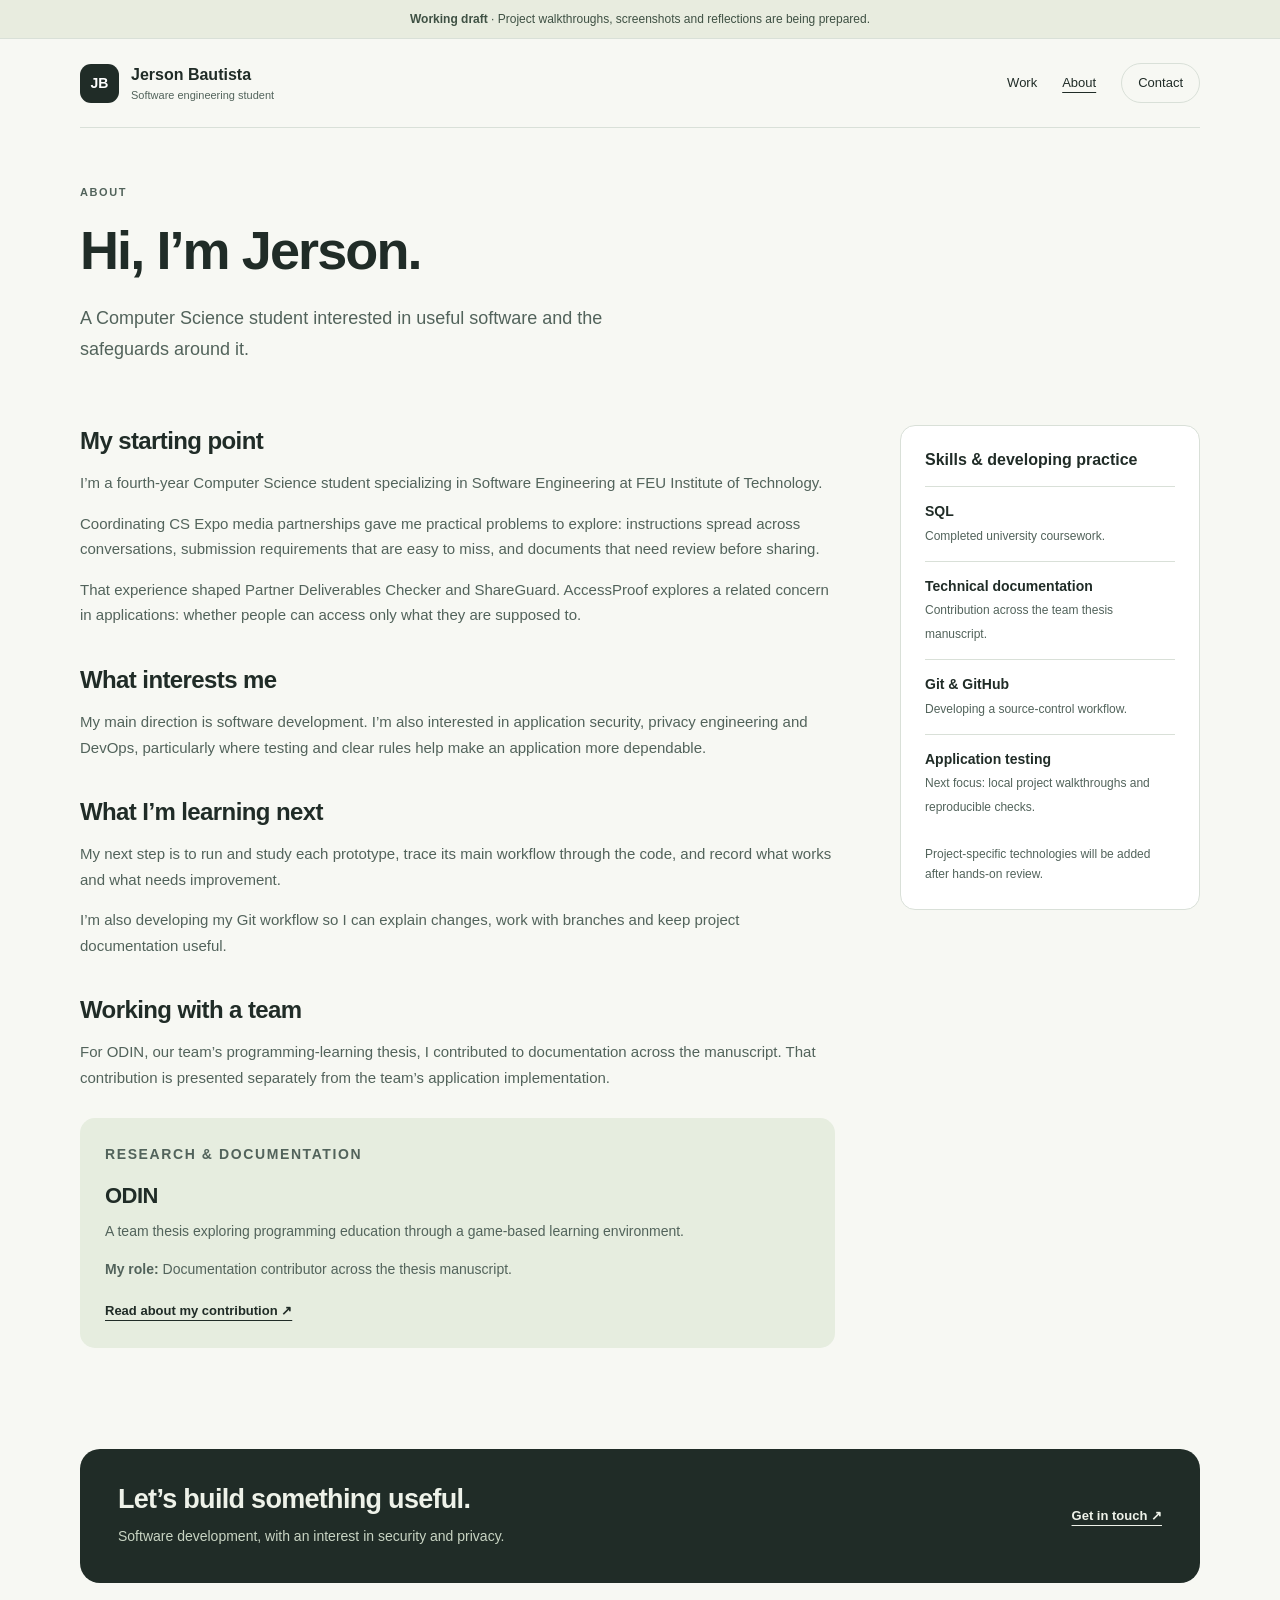
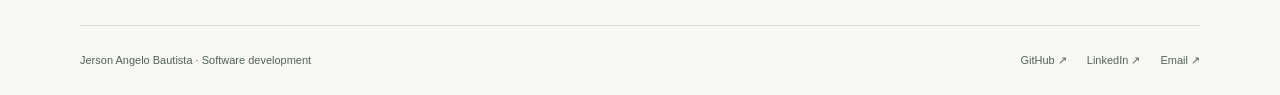
==== about.html @ 8a1c08de "Publish portfolio draft" ====
<!doctype html>
<html lang="en"><head><meta charset="utf-8"><meta name="viewport" content="width=device-width,initial-scale=1"><meta name="description" content="Meet Jerson Bautista: Software Engineering student, project interests, current learning and technical documentation work."><meta name="robots" content="noindex,nofollow"><meta name="theme-color" content="#294e3d"><title>About — Jerson Bautista</title><link rel="stylesheet" href="assets/styles.css"></head><body>
<a class="skip" href="#main">Skip to content</a><div class="draft"><strong>Working draft</strong> · Project walkthroughs, screenshots and reflections are being prepared.</div><div class="wrap"><header class="header"><a class="brand" href="index.html"><span class="monogram" aria-hidden="true">JB</span><span>Jerson Bautista<small>Software engineering student</small></span></a><nav class="nav" aria-label="Main navigation"><a href="index.html" data-nav="home">Work</a><a href="about.html" data-nav="about" aria-current="page">About</a><a href="contact.html" data-nav="contact" class="nav-cta">Contact</a></nav></header><main id="main" tabindex="-1" class="main-focus"><header class="page-heading"><p class="eyebrow">About</p><h1>Hi, I’m Jerson.</h1><p class="intro">A Computer Science student interested in useful software and the safeguards around it.</p></header><div class="about-grid section"><div><section class="prose-section"><h2>My starting point</h2><p>I’m a fourth-year Computer Science student specializing in Software Engineering at FEU Institute of Technology.</p><p>Coordinating CS Expo media partnerships gave me practical problems to explore: instructions spread across conversations, submission requirements that are easy to miss, and documents that need review before sharing.</p><p>That experience shaped Partner Deliverables Checker and ShareGuard. AccessProof explores a related concern in applications: whether people can access only what they are supposed to.</p></section><section class="prose-section"><h2>What interests me</h2><p>My main direction is software development. I’m also interested in application security, privacy engineering and DevOps, particularly where testing and clear rules help make an application more dependable.</p></section><section class="prose-section"><h2>What I’m learning next</h2><p>My next step is to run and study each prototype, trace its main workflow through the code, and record what works and what needs improvement.</p><p>I’m also developing my Git workflow so I can explain changes, work with branches and keep project documentation useful.</p></section><section class="prose-section"><h2>Working with a team</h2><p>For ODIN, our team’s programming-learning thesis, I contributed to documentation across the manuscript. That contribution is presented separately from the team’s application implementation.</p><div class="research-card"><p class="eyebrow">Research &amp; documentation</p><h3>ODIN</h3><p>A team thesis exploring programming education through a game-based learning environment.</p><p><strong>My role:</strong> Documentation contributor across the thesis manuscript.</p><a href="projects/odin.html">Read about my contribution ↗</a></div></section></div><aside class="panel"><h2>Skills &amp; developing practice</h2><ul class="skill-list"><li><strong>SQL</strong><span>Completed university coursework.</span></li><li><strong>Technical documentation</strong><span>Contribution across the team thesis manuscript.</span></li><li><strong>Git &amp; GitHub</strong><span>Developing a source-control workflow.</span></li><li><strong>Application testing</strong><span>Next focus: local project walkthroughs and reproducible checks.</span></li></ul><p>Project-specific technologies will be added after hands-on review.</p></aside></div><section class="contact-strip" aria-label="Get in touch"><div><h2>Let’s build something useful.</h2><p>Software development, with an interest in security and privacy.</p></div><a href="contact.html">Get in touch <span aria-hidden="true">↗</span></a></section></main><footer class="footer"><span>Jerson Angelo Bautista · Software development</span><div class="footer-links"><a href="https://github.com/jersonbautistadev" target="_blank" rel="noopener noreferrer" class="">GitHub <span aria-hidden="true">↗</span></a><a href="https://www.linkedin.com/in/jerson-bautista-239992368/" target="_blank" rel="noopener noreferrer" class="">LinkedIn <span aria-hidden="true">↗</span></a><a href="mailto:jersonbautista.dev@gmail.com">Email ↗</a></div></footer></div></body></html>
---- assets/styles.css ----
:root{--bg:#f7f8f3;--paper:#fff;--ink:#202c27;--muted:#52635b;--line:#d9e0d8;--green:#294e3d;--soft:#e6eddf;--violet:#eeeaf6;--blue:#e7eef5;--radius:20px}
*{box-sizing:border-box}html{scroll-behavior:smooth;scroll-padding-top:24px}body{margin:0;background:var(--bg);color:var(--ink);font:16px/1.7 -apple-system,BlinkMacSystemFont,"Segoe UI",sans-serif}a{color:inherit;text-underline-offset:5px}button{font:inherit}a,button{touch-action:manipulation}a:focus-visible,button:focus-visible,summary:focus-visible{outline:3px solid #99602e;outline-offset:5px}a:hover{text-decoration-thickness:2px}[hidden]{display:none!important}.wrap{width:min(1120px,calc(100% - 56px));margin:auto}.skip{position:absolute;top:-100px;left:12px;z-index:5;padding:10px;background:white}.skip:focus{top:10px}.draft{background:#e8ecdf;border-bottom:1px solid var(--line);padding:9px 20px;text-align:center;font-size:12px;color:#3f5144}.header{display:flex;justify-content:space-between;align-items:center;gap:24px;padding:24px 0;border-bottom:1px solid var(--line)}.brand{display:flex;align-items:center;gap:12px;text-decoration:none;font-weight:750;font-size:16px;line-height:1.2}.brand small{font-size:11px;font-weight:500;color:var(--muted);display:block;margin-top:5px}.monogram{background:var(--ink);color:#fff;display:grid;place-items:center;width:39px;height:39px;border-radius:11px;font-size:14px}.nav{display:flex;gap:25px;align-items:center;font-size:13px}.nav a{text-decoration:none;padding:7px 0}.nav a:hover,.nav a[aria-current=page]{text-decoration:underline}.nav .nav-cta{padding:8px 16px;border:1px solid var(--line);border-radius:30px}.eyebrow{font-size:11px;font-weight:750;text-transform:uppercase;letter-spacing:1.6px;color:var(--muted);margin:0 0 16px}.hero{display:grid;grid-template-columns:1.4fr .8fr;gap:68px;padding:74px 0 65px;align-items:center}.focus-badge,.badge{display:inline-flex;align-items:center;border:1px solid #c9d8c1;padding:5px 12px;border-radius:30px;font-size:11px;background:#edf3e8}.focus-badge{margin-bottom:25px}.badge{margin:0 0 20px}.hero h1{font-size:clamp(42px,4.9vw,64px);line-height:1.08;letter-spacing:-2.8px;margin:0 0 24px}.hero h1 em{font-style:normal;color:#52704b}.intro{color:var(--muted);font-size:17px;max-width:600px;margin:0 0 27px}.actions{display:flex;gap:20px;align-items:center;flex-wrap:wrap}.button{display:inline-flex;align-items:center;justify-content:center;gap:20px;background:var(--ink);color:#fff;text-decoration:none;border-radius:9px;padding:12px 18px;font-size:13px;font-weight:650}.button:hover{background:var(--green)}.button.secondary{background:transparent;color:var(--ink);border:1px solid var(--line)}.text-link{font-size:13px;font-weight:650}.hero-aside{background:var(--soft);padding:29px;border-radius:var(--radius);border:1px solid #d8e1cf}.aside-label{display:flex;justify-content:space-between;gap:10px;font:11px ui-monospace,SFMono-Regular,monospace;letter-spacing:1px;color:#50644b}.hero-aside h2{font-size:26px;line-height:1.25;margin:33px 0 24px;letter-spacing:-.7px}.focus-row{display:flex;gap:14px;padding:13px 0;border-top:1px solid #cbd6c3;font-size:13px}.focus-row span:first-child{font:11px ui-monospace,monospace;color:#5b7350;padding-top:5px}.section{margin-bottom:65px}.section-top{display:flex;justify-content:space-between;align-items:end;gap:24px;margin-bottom:24px}.section-top h2,.page-heading h1{margin:0;line-height:1.2;letter-spacing:-1px}.section-top h2{font-size:32px}.section-top p{margin-bottom:9px}.section-top .small{margin:0;max-width:285px;font-size:12px}.project-grid{display:grid;grid-template-columns:1fr 1fr;gap:22px}.project{background:var(--paper);border:1px solid var(--line);border-radius:var(--radius);overflow:hidden;display:flex;flex-direction:column}.project.featured{grid-column:1/-1;display:grid;grid-template-columns:1.08fr 1fr}.project-body{padding:29px;display:flex;flex-direction:column;align-items:start}.project-meta{font:10px/1.6 ui-monospace,SFMono-Regular,monospace;letter-spacing:1px;color:var(--muted);text-transform:uppercase}.project h3{font-size:27px;line-height:1.2;letter-spacing:-.8px;margin:15px 0 12px}.project.featured h3{font-size:34px}.project p{font-size:14px;color:var(--muted);margin:0 0 20px}.tags{display:flex;gap:6px;flex-wrap:wrap;margin-bottom:25px}.tags span{font-size:11px;background:#f3f5f0;border:1px solid #e4e8e0;padding:3px 9px;border-radius:5px}.card-actions{display:flex;gap:22px;flex-wrap:wrap;margin-top:auto;font-size:13px}.card-actions a:first-child{font-weight:700}.card-actions a:last-child{color:var(--muted)}.visual{margin:0;padding:27px;background:var(--violet);display:flex;flex-direction:column;justify-content:center;min-height:155px}.visual.green{background:var(--green);color:#f2f5ee}.visual.blue{background:var(--blue)}.visual .art-title{font:10px/1.6 ui-monospace,monospace;letter-spacing:1.3px;text-transform:uppercase;margin-bottom:20px}.workflow{display:grid;gap:9px}.step{border:1px solid #a8b3a7;border-radius:9px;padding:12px 14px;display:flex;align-items:center;justify-content:space-between;gap:15px;font-size:12px;background:#ffffff16}.step b{font-weight:600}.step span{font-size:11px}.green .step{border-color:#76917c}.visual figcaption{font-size:10px;line-height:1.6;opacity:.85;margin-top:18px}.compact-flow{display:flex;gap:12px;align-items:center;flex-wrap:wrap;font-size:14px;font-weight:600}.compact-flow i{font-style:normal;font-weight:400;opacity:.6}.thesis-link{border-top:1px solid var(--line);margin-top:27px;padding-top:22px;display:flex;gap:25px;align-items:center;justify-content:space-between}.thesis-link p{font-size:13px;color:var(--muted);margin:0}.thesis-link a{font-size:13px;white-space:nowrap}.contact-strip{border-radius:var(--radius);background:var(--ink);color:#eef2e9;padding:34px 38px;display:flex;gap:28px;align-items:center;justify-content:space-between}.contact-strip h2{font-size:27px;line-height:1.2;letter-spacing:-.7px;margin:0 0 10px}.contact-strip p{font-size:14px;color:#c8d4c3;margin:0}.contact-strip a{font-size:13px;font-weight:650}.footer{display:flex;justify-content:space-between;flex-wrap:wrap;gap:20px;font-size:11px;color:var(--muted);padding:25px 0;border-top:1px solid var(--line);margin-top:42px}.footer-links{display:flex;gap:20px;flex-wrap:wrap}.footer a{text-decoration:none}.page-heading{padding:55px 0 34px;max-width:850px}.page-heading h1{font-size:clamp(36px,4.5vw,54px);letter-spacing:-1.9px;margin:14px 0 20px}.page-heading .intro{font-size:18px}.back{font-size:12px;color:var(--muted);display:inline-block;margin-bottom:30px}.project-layout{display:grid;grid-template-columns:minmax(0,1fr) 280px;gap:52px;align-items:start;margin-top:35px}.prose-section{margin-bottom:36px}.prose-section h2{font-size:24px;letter-spacing:-.6px;line-height:1.3;margin:0 0 14px}.prose-section p{color:var(--muted);font-size:15px;margin:0 0 15px}.prose-section h3{font-size:16px;line-height:1.4;margin:0 0 6px}.feature{border-top:1px solid var(--line);padding-top:16px;margin-top:17px}.feature p{font-size:14px;margin:0}.caption{font-size:12px!important;color:var(--muted)}.panel{background:var(--paper);border:1px solid var(--line);border-radius:15px;padding:24px}.panel h2{font-size:16px;line-height:1.3;margin:0 0 15px}.panel dl{margin:0}.panel dt{font-size:10px;letter-spacing:1px;text-transform:uppercase;color:var(--muted);margin-top:18px}.panel dt:first-child{margin-top:0}.panel dd{font-size:13px;margin:4px 0 0;overflow-wrap:anywhere}.panel .button{margin-top:23px;width:100%}.panel p{font-size:12px;color:var(--muted)}.panel p:last-child{margin-bottom:0}.note{border-left:3px solid #7f9870;padding:12px 18px;background:var(--soft);border-radius:0 9px 9px 0}.note p{font-size:13px;margin:0}.wide-visual .workflow{grid-template-columns:repeat(3,minmax(0,1fr))}.wide-visual .step{display:block;padding:18px}.wide-visual .step b{display:block;font-size:16px;margin-bottom:9px}.wide-visual .visual{border-radius:16px}.wide-visual .visual figcaption{font-size:11px}.reading-width{max-width:760px}.about-grid{display:grid;grid-template-columns:minmax(0,1fr) 300px;gap:65px;align-items:start}.skill-list{list-style:none;padding:0;margin:0}.skill-list li{border-top:1px solid var(--line);padding:13px 0;font-size:14px}.skill-list strong{display:block}.skill-list span{font-size:12px;color:var(--muted)}.research-card{background:var(--soft);padding:25px;border-radius:15px;margin-top:28px}.research-card h3{margin:8px 0;font-size:22px;letter-spacing:-.5px}.research-card p{font-size:14px;color:var(--muted);margin:0 0 14px}.research-card a{font-size:13px;font-weight:650}.contact-grid{display:grid;grid-template-columns:1.1fr .9fr;gap:60px;margin-bottom:75px}.contact-list{margin:0}.contact-list div{border-bottom:1px solid var(--line);padding:20px 0}.contact-list div:first-child{padding-top:0}.contact-list dt{font-size:11px;color:var(--muted);letter-spacing:1px;text-transform:uppercase;margin-bottom:6px}.contact-list dd{margin:0;font-size:16px;overflow-wrap:anywhere}.contact-aside{background:var(--soft);border:1px solid #d8e1cf;border-radius:16px;padding:30px}.contact-aside h2{font-size:24px;line-height:1.3;letter-spacing:-.5px;margin:0 0 15px}.contact-aside p{font-size:14px;color:var(--muted);margin:0 0 19px}.project-end{border-top:1px solid var(--line);padding-top:23px;display:flex;gap:25px;justify-content:space-between;flex-wrap:wrap;font-size:13px;margin-top:25px}.nojs{padding:12px;border:1px solid var(--line);font-size:13px}.main-focus:focus{outline:none}.small{font-size:13px;color:var(--muted)}
@media(max-width:850px){.hero{grid-template-columns:1fr;gap:30px;padding:50px 0}.hero-aside{display:none}.project-layout{gap:28px;grid-template-columns:minmax(0,1fr) 240px}.about-grid{gap:30px;grid-template-columns:minmax(0,1fr) 260px}.contact-grid{gap:30px}.section-top{align-items:start}.project.featured{grid-template-columns:1fr}.project.featured .visual{grid-row:2}.project.featured .workflow{grid-template-columns:repeat(3,minmax(0,1fr))}.project.featured .step{display:block}.project.featured .step b{display:block;margin-bottom:7px}.wide-visual .step{padding:13px}}
@media(max-width:620px){.wrap{width:calc(100% - 36px)}.header{padding:18px 0;gap:16px}.brand{font-size:13px;gap:9px}.brand small{font-size:9px}.monogram{width:32px;height:32px;border-radius:9px;font-size:12px}.nav{gap:14px;font-size:12px}.nav .nav-cta{padding:7px 0;border:none}.draft{font-size:10px;padding:8px 18px}.hero{padding:37px 0 42px}.hero h1{font-size:42px;letter-spacing:-1.8px}.intro{font-size:15px}.focus-badge{font-size:10px;margin-bottom:20px}.section{margin-bottom:46px}.section-top{display:block}.section-top h2{font-size:28px}.section-top .small{margin-top:12px;max-width:none}.project-grid{grid-template-columns:1fr}.project.featured{grid-column:auto}.project-body{padding:24px}.project.featured h3{font-size:30px}.visual{padding:23px}.project.featured .workflow{grid-template-columns:1fr}.project.featured .step{display:flex}.project.featured .step b{display:inline;margin:0}.thesis-link{display:block}.thesis-link p{margin-bottom:12px}.contact-strip{padding:27px;display:block}.contact-strip p{margin-bottom:20px}.contact-strip h2{font-size:25px}.page-heading{padding:34px 0 25px}.page-heading h1{font-size:37px;letter-spacing:-1.4px;overflow-wrap:break-word}.page-heading .intro{font-size:16px}.back{margin-bottom:24px}.project-layout,.about-grid,.contact-grid{grid-template-columns:1fr;gap:20px}.project-layout{margin-top:26px}.project-sidebar{grid-row:1;margin-bottom:15px}.panel dl{display:grid;grid-template-columns:1fr 1fr;gap:16px}.panel dl>div{min-width:0}.panel dt{margin-top:0}.wide-visual .workflow{grid-template-columns:1fr}.wide-visual .step{display:flex;align-items:center;gap:12px}.wide-visual .step b{font-size:14px;margin:0}.prose-section{margin-bottom:29px}.prose-section h2{font-size:22px}.contact-grid{margin-bottom:40px}.contact-aside{margin-top:15px;padding:25px}.contact-list dd{font-size:15px}.footer{font-size:10px;gap:15px}.footer-links{gap:17px}.page-heading .actions{gap:16px}.project-end{font-size:12px}.reading-width{max-width:100%}}
@media(max-width:360px){.brand small{display:none}.nav{gap:10px}.hero h1{font-size:37px}.wrap{width:calc(100% - 28px)}}
@media(prefers-reduced-motion:reduce){html{scroll-behavior:auto}}
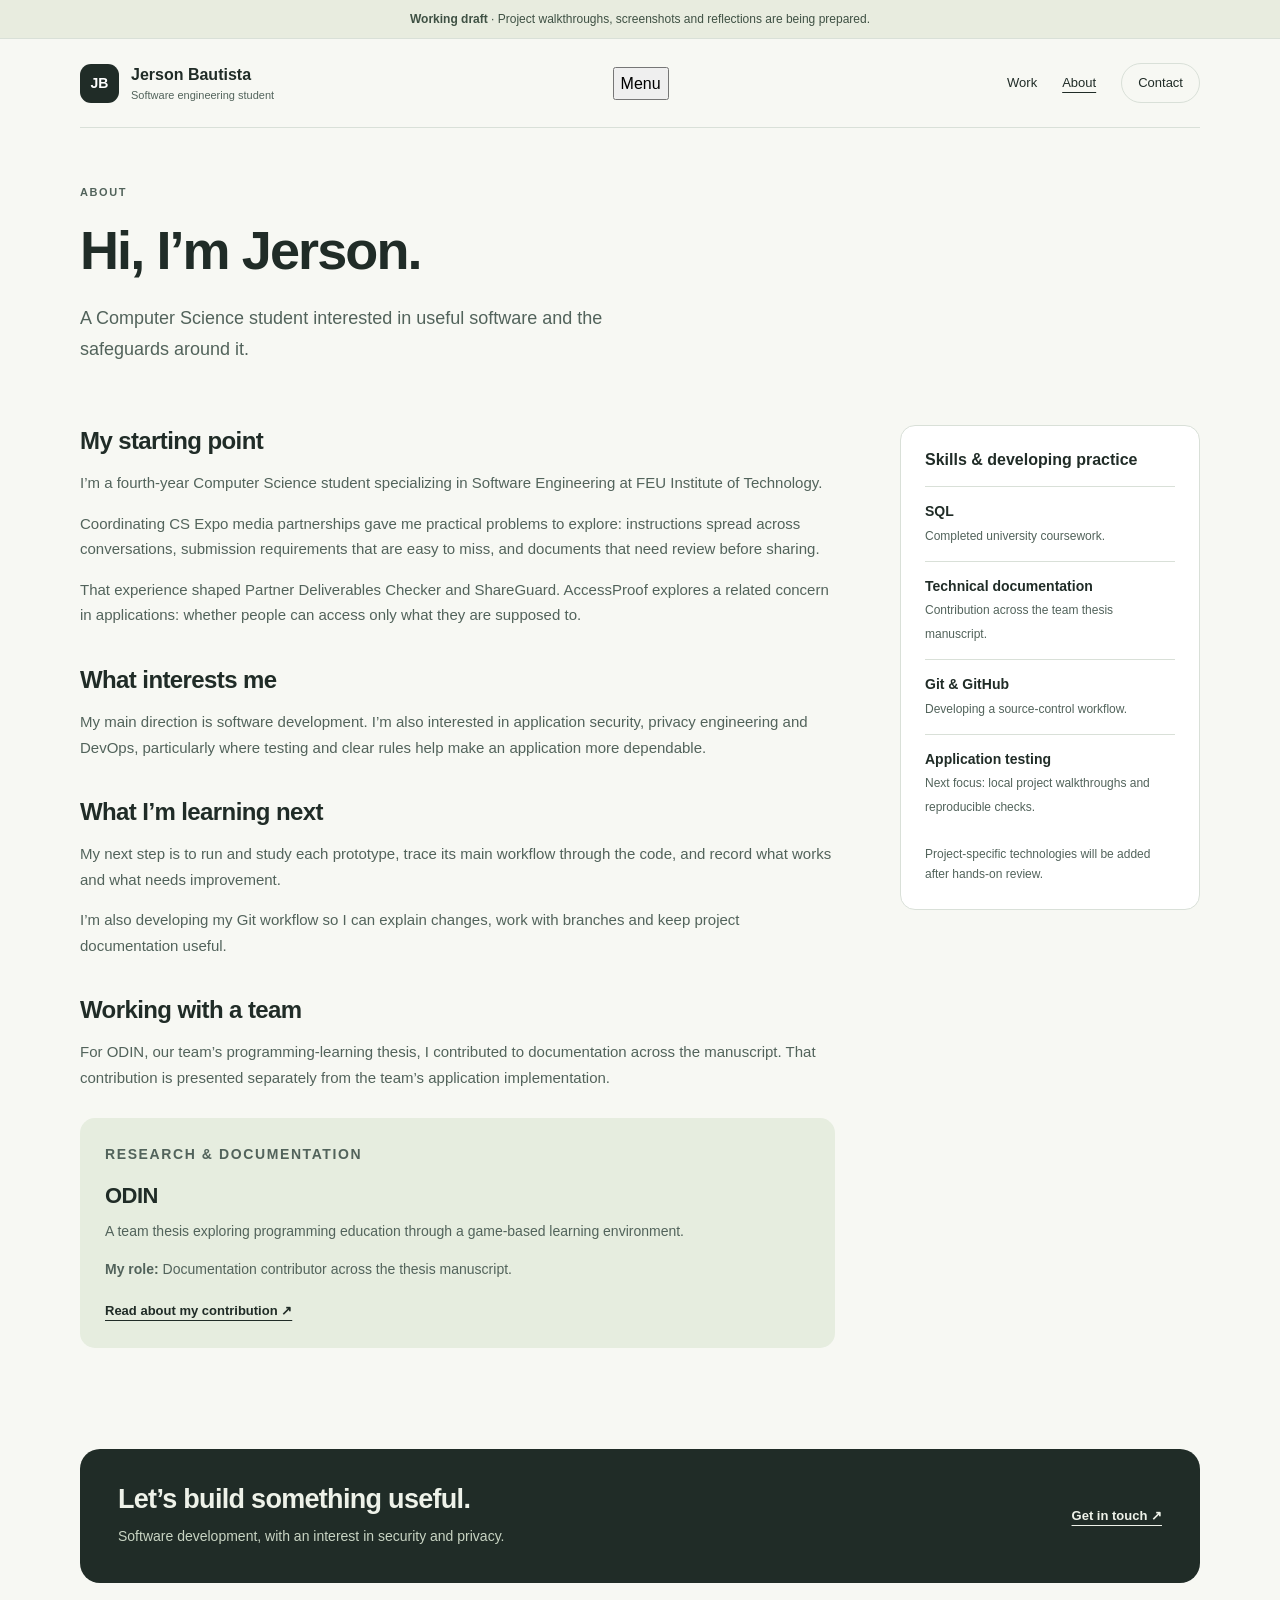
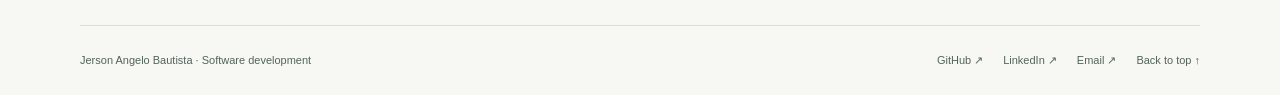
==== commit cb5738b8: "Updated about.html Email choices: open an email app, write in Gmail, or copy your address. General e" ====
--- a/about.html
+++ b/about.html
@@ -1,3 +1,108 @@
 <!doctype html>
-<html lang="en"><head><meta charset="utf-8"><meta name="viewport" content="width=device-width,initial-scale=1"><meta name="description" content="Meet Jerson Bautista: Software Engineering student, project interests, current learning and technical documentation work."><meta name="robots" content="noindex,nofollow"><meta name="theme-color" content="#294e3d"><title>About — Jerson Bautista</title><link rel="stylesheet" href="assets/styles.css"></head><body>
-<a class="skip" href="#main">Skip to content</a><div class="draft"><strong>Working draft</strong> · Project walkthroughs, screenshots and reflections are being prepared.</div><div class="wrap"><header class="header"><a class="brand" href="index.html"><span class="monogram" aria-hidden="true">JB</span><span>Jerson Bautista<small>Software engineering student</small></span></a><nav class="nav" aria-label="Main navigation"><a href="index.html" data-nav="home">Work</a><a href="about.html" data-nav="about" aria-current="page">About</a><a href="contact.html" data-nav="contact" class="nav-cta">Contact</a></nav></header><main id="main" tabindex="-1" class="main-focus"><header class="page-heading"><p class="eyebrow">About</p><h1>Hi, I’m Jerson.</h1><p class="intro">A Computer Science student interested in useful software and the safeguards around it.</p></header><div class="about-grid section"><div><section class="prose-section"><h2>My starting point</h2><p>I’m a fourth-year Computer Science student specializing in Software Engineering at FEU Institute of Technology.</p><p>Coordinating CS Expo media partnerships gave me practical problems to explore: instructions spread across conversations, submission requirements that are easy to miss, and documents that need review before sharing.</p><p>That experience shaped Partner Deliverables Checker and ShareGuard. AccessProof explores a related concern in applications: whether people can access only what they are supposed to.</p></section><section class="prose-section"><h2>What interests me</h2><p>My main direction is software development. I’m also interested in application security, privacy engineering and DevOps, particularly where testing and clear rules help make an application more dependable.</p></section><section class="prose-section"><h2>What I’m learning next</h2><p>My next step is to run and study each prototype, trace its main workflow through the code, and record what works and what needs improvement.</p><p>I’m also developing my Git workflow so I can explain changes, work with branches and keep project documentation useful.</p></section><section class="prose-section"><h2>Working with a team</h2><p>For ODIN, our team’s programming-learning thesis, I contributed to documentation across the manuscript. That contribution is presented separately from the team’s application implementation.</p><div class="research-card"><p class="eyebrow">Research &amp; documentation</p><h3>ODIN</h3><p>A team thesis exploring programming education through a game-based learning environment.</p><p><strong>My role:</strong> Documentation contributor across the thesis manuscript.</p><a href="projects/odin.html">Read about my contribution ↗</a></div></section></div><aside class="panel"><h2>Skills &amp; developing practice</h2><ul class="skill-list"><li><strong>SQL</strong><span>Completed university coursework.</span></li><li><strong>Technical documentation</strong><span>Contribution across the team thesis manuscript.</span></li><li><strong>Git &amp; GitHub</strong><span>Developing a source-control workflow.</span></li><li><strong>Application testing</strong><span>Next focus: local project walkthroughs and reproducible checks.</span></li></ul><p>Project-specific technologies will be added after hands-on review.</p></aside></div><section class="contact-strip" aria-label="Get in touch"><div><h2>Let’s build something useful.</h2><p>Software development, with an interest in security and privacy.</p></div><a href="contact.html">Get in touch <span aria-hidden="true">↗</span></a></section></main><footer class="footer"><span>Jerson Angelo Bautista · Software development</span><div class="footer-links"><a href="https://github.com/jersonbautistadev" target="_blank" rel="noopener noreferrer" class="">GitHub <span aria-hidden="true">↗</span></a><a href="https://www.linkedin.com/in/jerson-bautista-239992368/" target="_blank" rel="noopener noreferrer" class="">LinkedIn <span aria-hidden="true">↗</span></a><a href="mailto:jersonbautista.dev@gmail.com">Email ↗</a></div></footer></div></body></html>+<html lang="en">
+  <head>
+    <meta charset="utf-8">
+    <meta name="viewport" content="width=device-width,initial-scale=1">
+    <meta name="description" content="Meet Jerson Bautista: Software Engineering student, project interests, current learning and technical documentation work.">
+    <meta name="robots" content="noindex,nofollow">
+    <meta name="theme-color" content="#294e3d">
+    <title>About — Jerson Bautista</title>
+    <link rel="stylesheet" href="assets/styles.css">
+  </head>
+  <body>
+    <a class="skip" href="#main">Skip to content</a>
+    <div class="draft">
+      <strong>Working draft</strong> · Project walkthroughs, screenshots and reflections are being prepared.
+    </div>
+    <div class="wrap">
+      <header class="header">
+        <a class="brand" href="index.html">
+          <span class="monogram" aria-hidden="true">JB</span>
+          <span>Jerson Bautista<small>Software engineering student</small></span>
+        </a>
+        <button class="menu-toggle" data-menu-toggle type="button" aria-controls="primary-nav" aria-expanded="false" aria-label="Open navigation menu">Menu</button>
+        <nav id="primary-nav" class="nav" aria-label="Main navigation">
+          <a href="index.html" data-nav="home">Work</a>
+          <a href="about.html" data-nav="about" aria-current="page">About</a>
+          <a href="contact.html" data-nav="contact" class="nav-cta">Contact</a>
+        </nav>
+      </header>
+      <main id="main" tabindex="-1" class="main-focus">
+        <header class="page-heading">
+          <p class="eyebrow">About</p>
+          <h1>Hi, I’m Jerson.</h1>
+          <p class="intro">A Computer Science student interested in useful software and the safeguards around it.</p>
+        </header>
+        <div class="about-grid section">
+          <div>
+            <section class="prose-section">
+              <h2>My starting point</h2>
+              <p>I’m a fourth-year Computer Science student specializing in Software Engineering at FEU Institute of Technology.</p>
+              <p>Coordinating CS Expo media partnerships gave me practical problems to explore: instructions spread across conversations, submission requirements that are easy to miss, and documents that need review before sharing.</p>
+              <p>That experience shaped Partner Deliverables Checker and ShareGuard. AccessProof explores a related concern in applications: whether people can access only what they are supposed to.</p>
+            </section>
+            <section class="prose-section">
+              <h2>What interests me</h2>
+              <p>My main direction is software development. I’m also interested in application security, privacy engineering and DevOps, particularly where testing and clear rules help make an application more dependable.</p>
+            </section>
+            <section class="prose-section">
+              <h2>What I’m learning next</h2>
+              <p>My next step is to run and study each prototype, trace its main workflow through the code, and record what works and what needs improvement.</p>
+              <p>I’m also developing my Git workflow so I can explain changes, work with branches and keep project documentation useful.</p>
+            </section>
+            <section class="prose-section">
+              <h2>Working with a team</h2>
+              <p>For ODIN, our team’s programming-learning thesis, I contributed to documentation across the manuscript. That contribution is presented separately from the team’s application implementation.</p>
+              <div class="research-card">
+                <p class="eyebrow">Research &amp; documentation</p>
+                <h3>ODIN</h3>
+                <p>A team thesis exploring programming education through a game-based learning environment.</p>
+                <p><strong>My role:</strong> Documentation contributor across the thesis manuscript.</p>
+                <a href="projects/odin.html">Read about my contribution ↗</a>
+              </div>
+            </section>
+          </div>
+          <aside class="panel">
+            <h2>Skills &amp; developing practice</h2>
+            <ul class="skill-list">
+              <li>
+                <strong>SQL</strong>
+                <span>Completed university coursework.</span>
+              </li>
+              <li>
+                <strong>Technical documentation</strong>
+                <span>Contribution across the team thesis manuscript.</span>
+              </li>
+              <li>
+                <strong>Git &amp; GitHub</strong>
+                <span>Developing a source-control workflow.</span>
+              </li>
+              <li>
+                <strong>Application testing</strong>
+                <span>Next focus: local project walkthroughs and reproducible checks.</span>
+              </li>
+            </ul>
+            <p>Project-specific technologies will be added after hands-on review.</p>
+          </aside>
+        </div>
+        <section class="contact-strip" aria-label="Get in touch">
+          <div>
+            <h2>Let’s build something useful.</h2>
+            <p>Software development, with an interest in security and privacy.</p>
+          </div>
+          <a href="contact.html">Get in touch <span aria-hidden="true">↗</span></a>
+        </section>
+      </main>
+      <footer class="footer">
+        <span>Jerson Angelo Bautista · Software development</span>
+        <div class="footer-links">
+          <a href="https://github.com/jersonbautistadev" target="_blank" rel="noopener noreferrer" class="">GitHub <span aria-hidden="true">↗</span></a>
+          <a href="https://www.linkedin.com/in/jerson-bautista-239992368/" target="_blank" rel="noopener noreferrer" class="">LinkedIn <span aria-hidden="true">↗</span></a>
+          <a href="contact.html#email-options">Email ↗</a>
+          <a href="#main">Back to top ↑</a>
+        </div>
+      </footer>
+    </div>
+    <script src="assets/site.js" defer></script>
+  </body>
+</html>
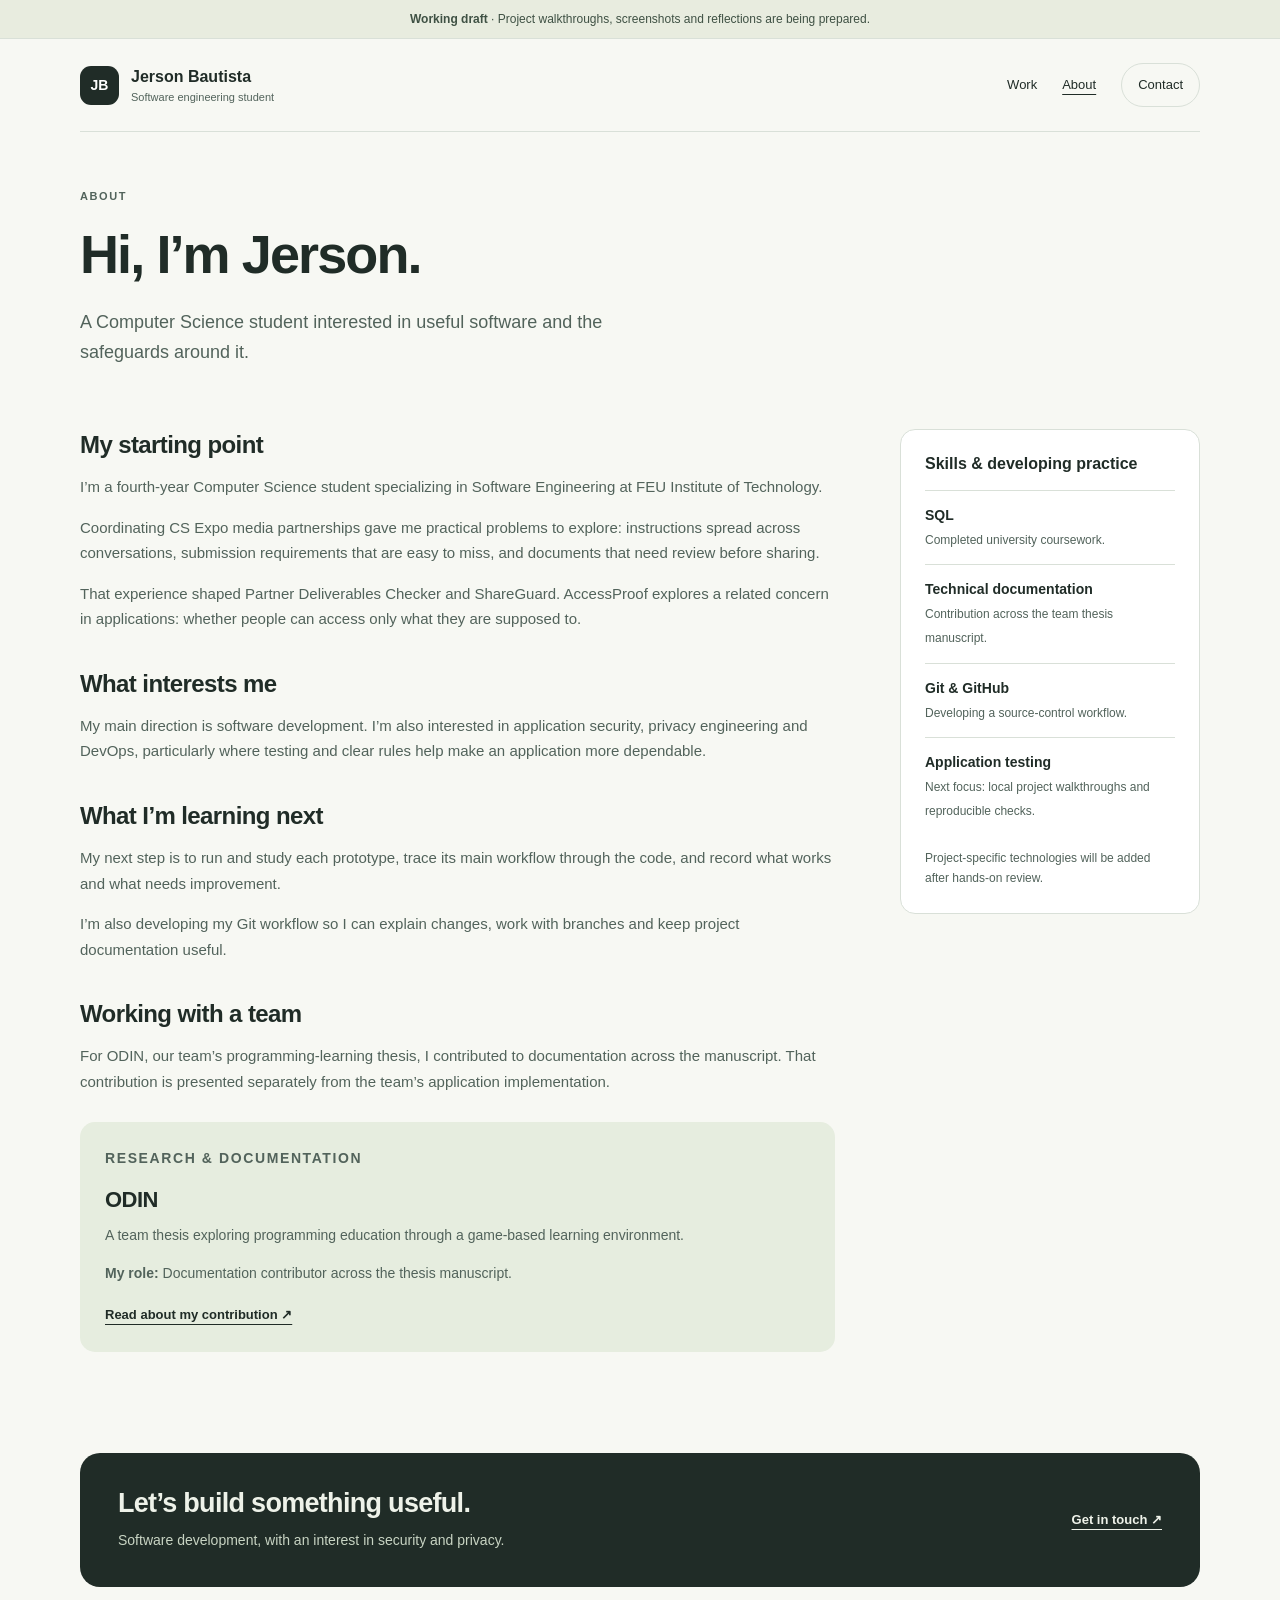
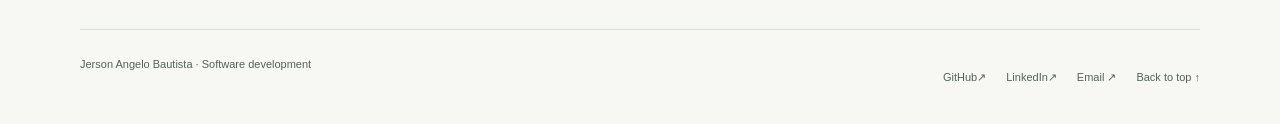
==== commit 1c6d7110: "Updated all files Removed “Copy email address,” including its unused code. Gmail is now the sole con" ====
--- a/about.html
+++ b/about.html
@@ -3,11 +3,14 @@
   <head>
     <meta charset="utf-8">
     <meta name="viewport" content="width=device-width,initial-scale=1">
-    <meta name="description" content="Meet Jerson Bautista: Software Engineering student, project interests, current learning and technical documentation work.">
+    <meta
+      name="description"
+      content="Meet Jerson Bautista: Software Engineering student, project interests, current learning and technical documentation work."
+    >
     <meta name="robots" content="noindex,nofollow">
     <meta name="theme-color" content="#294e3d">
     <title>About — Jerson Bautista</title>
-    <link rel="stylesheet" href="assets/styles.css">
+    <link rel="stylesheet" href="assets/styles.css?v=20261030-contact3">
   </head>
   <body>
     <a class="skip" href="#main">Skip to content</a>
@@ -20,7 +23,16 @@
           <span class="monogram" aria-hidden="true">JB</span>
           <span>Jerson Bautista<small>Software engineering student</small></span>
         </a>
-        <button class="menu-toggle" data-menu-toggle type="button" aria-controls="primary-nav" aria-expanded="false" aria-label="Open navigation menu">Menu</button>
+        <button
+          class="menu-toggle"
+          data-menu-toggle
+          type="button"
+          aria-controls="primary-nav"
+          aria-expanded="false"
+          aria-label="Open navigation menu"
+        >
+          Menu
+        </button>
         <nav id="primary-nav" class="nav" aria-label="Main navigation">
           <a href="index.html" data-nav="home">Work</a>
           <a href="about.html" data-nav="about" aria-current="page">About</a>
@@ -31,32 +43,61 @@
         <header class="page-heading">
           <p class="eyebrow">About</p>
           <h1>Hi, I’m Jerson.</h1>
-          <p class="intro">A Computer Science student interested in useful software and the safeguards around it.</p>
+          <p class="intro">
+            A Computer Science student interested in useful software and the safeguards around it.
+          </p>
         </header>
         <div class="about-grid section">
           <div>
             <section class="prose-section">
               <h2>My starting point</h2>
-              <p>I’m a fourth-year Computer Science student specializing in Software Engineering at FEU Institute of Technology.</p>
-              <p>Coordinating CS Expo media partnerships gave me practical problems to explore: instructions spread across conversations, submission requirements that are easy to miss, and documents that need review before sharing.</p>
-              <p>That experience shaped Partner Deliverables Checker and ShareGuard. AccessProof explores a related concern in applications: whether people can access only what they are supposed to.</p>
+              <p>
+                I’m a fourth-year Computer Science student specializing in Software Engineering at FEU
+                Institute of Technology.
+              </p>
+              <p>
+                Coordinating CS Expo media partnerships gave me practical problems to explore:
+                instructions spread across conversations, submission requirements that are easy to
+                miss, and documents that need review before sharing.
+              </p>
+              <p>
+                That experience shaped Partner Deliverables Checker and ShareGuard. AccessProof
+                explores a related concern in applications: whether people can access only what they
+                are supposed to.
+              </p>
             </section>
             <section class="prose-section">
               <h2>What interests me</h2>
-              <p>My main direction is software development. I’m also interested in application security, privacy engineering and DevOps, particularly where testing and clear rules help make an application more dependable.</p>
+              <p>
+                My main direction is software development. I’m also interested in application
+                security, privacy engineering and DevOps, particularly where testing and clear rules
+                help make an application more dependable.
+              </p>
             </section>
             <section class="prose-section">
               <h2>What I’m learning next</h2>
-              <p>My next step is to run and study each prototype, trace its main workflow through the code, and record what works and what needs improvement.</p>
-              <p>I’m also developing my Git workflow so I can explain changes, work with branches and keep project documentation useful.</p>
+              <p>
+                My next step is to run and study each prototype, trace its main workflow through the
+                code, and record what works and what needs improvement.
+              </p>
+              <p>
+                I’m also developing my Git workflow so I can explain changes, work with branches and
+                keep project documentation useful.
+              </p>
             </section>
             <section class="prose-section">
               <h2>Working with a team</h2>
-              <p>For ODIN, our team’s programming-learning thesis, I contributed to documentation across the manuscript. That contribution is presented separately from the team’s application implementation.</p>
+              <p>
+                For ODIN, our team’s programming-learning thesis, I contributed to documentation
+                across the manuscript. That contribution is presented separately from the team’s
+                application implementation.
+              </p>
               <div class="research-card">
                 <p class="eyebrow">Research &amp; documentation</p>
                 <h3>ODIN</h3>
-                <p>A team thesis exploring programming education through a game-based learning environment.</p>
+                <p>
+                  A team thesis exploring programming education through a game-based learning environment.
+                </p>
                 <p><strong>My role:</strong> Documentation contributor across the thesis manuscript.</p>
                 <a href="projects/odin.html">Read about my contribution ↗</a>
               </div>
@@ -96,13 +137,27 @@
       <footer class="footer">
         <span>Jerson Angelo Bautista · Software development</span>
         <div class="footer-links">
-          <a href="https://github.com/jersonbautistadev" target="_blank" rel="noopener noreferrer" class="">GitHub <span aria-hidden="true">↗</span></a>
-          <a href="https://www.linkedin.com/in/jerson-bautista-239992368/" target="_blank" rel="noopener noreferrer" class="">LinkedIn <span aria-hidden="true">↗</span></a>
+          <a
+            href="https://github.com/jersonbautistadev"
+            target="_blank"
+            rel="noopener noreferrer"
+            class=""
+          >
+            GitHub <span aria-hidden="true">↗</span>
+          </a>
+          <a
+            href="https://www.linkedin.com/in/jerson-bautista-239992368/"
+            target="_blank"
+            rel="noopener noreferrer"
+            class=""
+          >
+            LinkedIn <span aria-hidden="true">↗</span>
+          </a>
           <a href="contact.html#email-options">Email ↗</a>
           <a href="#main">Back to top ↑</a>
         </div>
       </footer>
     </div>
-    <script src="assets/site.js" defer></script>
+    <script src="assets/site.js?v=20261030-contact3" defer></script>
   </body>
 </html>
--- a/assets/styles.css
+++ b/assets/styles.css
@@ -1,7 +1,1439 @@
-
-:root{--bg:#f7f8f3;--paper:#fff;--ink:#202c27;--muted:#52635b;--line:#d9e0d8;--green:#294e3d;--soft:#e6eddf;--violet:#eeeaf6;--blue:#e7eef5;--radius:20px}
-*{box-sizing:border-box}html{scroll-behavior:smooth;scroll-padding-top:24px}body{margin:0;background:var(--bg);color:var(--ink);font:16px/1.7 -apple-system,BlinkMacSystemFont,"Segoe UI",sans-serif}a{color:inherit;text-underline-offset:5px}button{font:inherit}a,button{touch-action:manipulation}a:focus-visible,button:focus-visible,summary:focus-visible{outline:3px solid #99602e;outline-offset:5px}a:hover{text-decoration-thickness:2px}[hidden]{display:none!important}.wrap{width:min(1120px,calc(100% - 56px));margin:auto}.skip{position:absolute;top:-100px;left:12px;z-index:5;padding:10px;background:white}.skip:focus{top:10px}.draft{background:#e8ecdf;border-bottom:1px solid var(--line);padding:9px 20px;text-align:center;font-size:12px;color:#3f5144}.header{display:flex;justify-content:space-between;align-items:center;gap:24px;padding:24px 0;border-bottom:1px solid var(--line)}.brand{display:flex;align-items:center;gap:12px;text-decoration:none;font-weight:750;font-size:16px;line-height:1.2}.brand small{font-size:11px;font-weight:500;color:var(--muted);display:block;margin-top:5px}.monogram{background:var(--ink);color:#fff;display:grid;place-items:center;width:39px;height:39px;border-radius:11px;font-size:14px}.nav{display:flex;gap:25px;align-items:center;font-size:13px}.nav a{text-decoration:none;padding:7px 0}.nav a:hover,.nav a[aria-current=page]{text-decoration:underline}.nav .nav-cta{padding:8px 16px;border:1px solid var(--line);border-radius:30px}.eyebrow{font-size:11px;font-weight:750;text-transform:uppercase;letter-spacing:1.6px;color:var(--muted);margin:0 0 16px}.hero{display:grid;grid-template-columns:1.4fr .8fr;gap:68px;padding:74px 0 65px;align-items:center}.focus-badge,.badge{display:inline-flex;align-items:center;border:1px solid #c9d8c1;padding:5px 12px;border-radius:30px;font-size:11px;background:#edf3e8}.focus-badge{margin-bottom:25px}.badge{margin:0 0 20px}.hero h1{font-size:clamp(42px,4.9vw,64px);line-height:1.08;letter-spacing:-2.8px;margin:0 0 24px}.hero h1 em{font-style:normal;color:#52704b}.intro{color:var(--muted);font-size:17px;max-width:600px;margin:0 0 27px}.actions{display:flex;gap:20px;align-items:center;flex-wrap:wrap}.button{display:inline-flex;align-items:center;justify-content:center;gap:20px;background:var(--ink);color:#fff;text-decoration:none;border-radius:9px;padding:12px 18px;font-size:13px;font-weight:650}.button:hover{background:var(--green)}.button.secondary{background:transparent;color:var(--ink);border:1px solid var(--line)}.text-link{font-size:13px;font-weight:650}.hero-aside{background:var(--soft);padding:29px;border-radius:var(--radius);border:1px solid #d8e1cf}.aside-label{display:flex;justify-content:space-between;gap:10px;font:11px ui-monospace,SFMono-Regular,monospace;letter-spacing:1px;color:#50644b}.hero-aside h2{font-size:26px;line-height:1.25;margin:33px 0 24px;letter-spacing:-.7px}.focus-row{display:flex;gap:14px;padding:13px 0;border-top:1px solid #cbd6c3;font-size:13px}.focus-row span:first-child{font:11px ui-monospace,monospace;color:#5b7350;padding-top:5px}.section{margin-bottom:65px}.section-top{display:flex;justify-content:space-between;align-items:end;gap:24px;margin-bottom:24px}.section-top h2,.page-heading h1{margin:0;line-height:1.2;letter-spacing:-1px}.section-top h2{font-size:32px}.section-top p{margin-bottom:9px}.section-top .small{margin:0;max-width:285px;font-size:12px}.project-grid{display:grid;grid-template-columns:1fr 1fr;gap:22px}.project{background:var(--paper);border:1px solid var(--line);border-radius:var(--radius);overflow:hidden;display:flex;flex-direction:column}.project.featured{grid-column:1/-1;display:grid;grid-template-columns:1.08fr 1fr}.project-body{padding:29px;display:flex;flex-direction:column;align-items:start}.project-meta{font:10px/1.6 ui-monospace,SFMono-Regular,monospace;letter-spacing:1px;color:var(--muted);text-transform:uppercase}.project h3{font-size:27px;line-height:1.2;letter-spacing:-.8px;margin:15px 0 12px}.project.featured h3{font-size:34px}.project p{font-size:14px;color:var(--muted);margin:0 0 20px}.tags{display:flex;gap:6px;flex-wrap:wrap;margin-bottom:25px}.tags span{font-size:11px;background:#f3f5f0;border:1px solid #e4e8e0;padding:3px 9px;border-radius:5px}.card-actions{display:flex;gap:22px;flex-wrap:wrap;margin-top:auto;font-size:13px}.card-actions a:first-child{font-weight:700}.card-actions a:last-child{color:var(--muted)}.visual{margin:0;padding:27px;background:var(--violet);display:flex;flex-direction:column;justify-content:center;min-height:155px}.visual.green{background:var(--green);color:#f2f5ee}.visual.blue{background:var(--blue)}.visual .art-title{font:10px/1.6 ui-monospace,monospace;letter-spacing:1.3px;text-transform:uppercase;margin-bottom:20px}.workflow{display:grid;gap:9px}.step{border:1px solid #a8b3a7;border-radius:9px;padding:12px 14px;display:flex;align-items:center;justify-content:space-between;gap:15px;font-size:12px;background:#ffffff16}.step b{font-weight:600}.step span{font-size:11px}.green .step{border-color:#76917c}.visual figcaption{font-size:10px;line-height:1.6;opacity:.85;margin-top:18px}.compact-flow{display:flex;gap:12px;align-items:center;flex-wrap:wrap;font-size:14px;font-weight:600}.compact-flow i{font-style:normal;font-weight:400;opacity:.6}.thesis-link{border-top:1px solid var(--line);margin-top:27px;padding-top:22px;display:flex;gap:25px;align-items:center;justify-content:space-between}.thesis-link p{font-size:13px;color:var(--muted);margin:0}.thesis-link a{font-size:13px;white-space:nowrap}.contact-strip{border-radius:var(--radius);background:var(--ink);color:#eef2e9;padding:34px 38px;display:flex;gap:28px;align-items:center;justify-content:space-between}.contact-strip h2{font-size:27px;line-height:1.2;letter-spacing:-.7px;margin:0 0 10px}.contact-strip p{font-size:14px;color:#c8d4c3;margin:0}.contact-strip a{font-size:13px;font-weight:650}.footer{display:flex;justify-content:space-between;flex-wrap:wrap;gap:20px;font-size:11px;color:var(--muted);padding:25px 0;border-top:1px solid var(--line);margin-top:42px}.footer-links{display:flex;gap:20px;flex-wrap:wrap}.footer a{text-decoration:none}.page-heading{padding:55px 0 34px;max-width:850px}.page-heading h1{font-size:clamp(36px,4.5vw,54px);letter-spacing:-1.9px;margin:14px 0 20px}.page-heading .intro{font-size:18px}.back{font-size:12px;color:var(--muted);display:inline-block;margin-bottom:30px}.project-layout{display:grid;grid-template-columns:minmax(0,1fr) 280px;gap:52px;align-items:start;margin-top:35px}.prose-section{margin-bottom:36px}.prose-section h2{font-size:24px;letter-spacing:-.6px;line-height:1.3;margin:0 0 14px}.prose-section p{color:var(--muted);font-size:15px;margin:0 0 15px}.prose-section h3{font-size:16px;line-height:1.4;margin:0 0 6px}.feature{border-top:1px solid var(--line);padding-top:16px;margin-top:17px}.feature p{font-size:14px;margin:0}.caption{font-size:12px!important;color:var(--muted)}.panel{background:var(--paper);border:1px solid var(--line);border-radius:15px;padding:24px}.panel h2{font-size:16px;line-height:1.3;margin:0 0 15px}.panel dl{margin:0}.panel dt{font-size:10px;letter-spacing:1px;text-transform:uppercase;color:var(--muted);margin-top:18px}.panel dt:first-child{margin-top:0}.panel dd{font-size:13px;margin:4px 0 0;overflow-wrap:anywhere}.panel .button{margin-top:23px;width:100%}.panel p{font-size:12px;color:var(--muted)}.panel p:last-child{margin-bottom:0}.note{border-left:3px solid #7f9870;padding:12px 18px;background:var(--soft);border-radius:0 9px 9px 0}.note p{font-size:13px;margin:0}.wide-visual .workflow{grid-template-columns:repeat(3,minmax(0,1fr))}.wide-visual .step{display:block;padding:18px}.wide-visual .step b{display:block;font-size:16px;margin-bottom:9px}.wide-visual .visual{border-radius:16px}.wide-visual .visual figcaption{font-size:11px}.reading-width{max-width:760px}.about-grid{display:grid;grid-template-columns:minmax(0,1fr) 300px;gap:65px;align-items:start}.skill-list{list-style:none;padding:0;margin:0}.skill-list li{border-top:1px solid var(--line);padding:13px 0;font-size:14px}.skill-list strong{display:block}.skill-list span{font-size:12px;color:var(--muted)}.research-card{background:var(--soft);padding:25px;border-radius:15px;margin-top:28px}.research-card h3{margin:8px 0;font-size:22px;letter-spacing:-.5px}.research-card p{font-size:14px;color:var(--muted);margin:0 0 14px}.research-card a{font-size:13px;font-weight:650}.contact-grid{display:grid;grid-template-columns:1.1fr .9fr;gap:60px;margin-bottom:75px}.contact-list{margin:0}.contact-list div{border-bottom:1px solid var(--line);padding:20px 0}.contact-list div:first-child{padding-top:0}.contact-list dt{font-size:11px;color:var(--muted);letter-spacing:1px;text-transform:uppercase;margin-bottom:6px}.contact-list dd{margin:0;font-size:16px;overflow-wrap:anywhere}.contact-aside{background:var(--soft);border:1px solid #d8e1cf;border-radius:16px;padding:30px}.contact-aside h2{font-size:24px;line-height:1.3;letter-spacing:-.5px;margin:0 0 15px}.contact-aside p{font-size:14px;color:var(--muted);margin:0 0 19px}.project-end{border-top:1px solid var(--line);padding-top:23px;display:flex;gap:25px;justify-content:space-between;flex-wrap:wrap;font-size:13px;margin-top:25px}.nojs{padding:12px;border:1px solid var(--line);font-size:13px}.main-focus:focus{outline:none}.small{font-size:13px;color:var(--muted)}
-@media(max-width:850px){.hero{grid-template-columns:1fr;gap:30px;padding:50px 0}.hero-aside{display:none}.project-layout{gap:28px;grid-template-columns:minmax(0,1fr) 240px}.about-grid{gap:30px;grid-template-columns:minmax(0,1fr) 260px}.contact-grid{gap:30px}.section-top{align-items:start}.project.featured{grid-template-columns:1fr}.project.featured .visual{grid-row:2}.project.featured .workflow{grid-template-columns:repeat(3,minmax(0,1fr))}.project.featured .step{display:block}.project.featured .step b{display:block;margin-bottom:7px}.wide-visual .step{padding:13px}}
-@media(max-width:620px){.wrap{width:calc(100% - 36px)}.header{padding:18px 0;gap:16px}.brand{font-size:13px;gap:9px}.brand small{font-size:9px}.monogram{width:32px;height:32px;border-radius:9px;font-size:12px}.nav{gap:14px;font-size:12px}.nav .nav-cta{padding:7px 0;border:none}.draft{font-size:10px;padding:8px 18px}.hero{padding:37px 0 42px}.hero h1{font-size:42px;letter-spacing:-1.8px}.intro{font-size:15px}.focus-badge{font-size:10px;margin-bottom:20px}.section{margin-bottom:46px}.section-top{display:block}.section-top h2{font-size:28px}.section-top .small{margin-top:12px;max-width:none}.project-grid{grid-template-columns:1fr}.project.featured{grid-column:auto}.project-body{padding:24px}.project.featured h3{font-size:30px}.visual{padding:23px}.project.featured .workflow{grid-template-columns:1fr}.project.featured .step{display:flex}.project.featured .step b{display:inline;margin:0}.thesis-link{display:block}.thesis-link p{margin-bottom:12px}.contact-strip{padding:27px;display:block}.contact-strip p{margin-bottom:20px}.contact-strip h2{font-size:25px}.page-heading{padding:34px 0 25px}.page-heading h1{font-size:37px;letter-spacing:-1.4px;overflow-wrap:break-word}.page-heading .intro{font-size:16px}.back{margin-bottom:24px}.project-layout,.about-grid,.contact-grid{grid-template-columns:1fr;gap:20px}.project-layout{margin-top:26px}.project-sidebar{grid-row:1;margin-bottom:15px}.panel dl{display:grid;grid-template-columns:1fr 1fr;gap:16px}.panel dl>div{min-width:0}.panel dt{margin-top:0}.wide-visual .workflow{grid-template-columns:1fr}.wide-visual .step{display:flex;align-items:center;gap:12px}.wide-visual .step b{font-size:14px;margin:0}.prose-section{margin-bottom:29px}.prose-section h2{font-size:22px}.contact-grid{margin-bottom:40px}.contact-aside{margin-top:15px;padding:25px}.contact-list dd{font-size:15px}.footer{font-size:10px;gap:15px}.footer-links{gap:17px}.page-heading .actions{gap:16px}.project-end{font-size:12px}.reading-width{max-width:100%}}
-@media(max-width:360px){.brand small{display:none}.nav{gap:10px}.hero h1{font-size:37px}.wrap{width:calc(100% - 28px)}}
-@media(prefers-reduced-motion:reduce){html{scroll-behavior:auto}}
+/* Design tokens */
+:root {
+  --bg: #f7f8f3;
+  --paper: #fff;
+  --ink: #202c27;
+  --muted: #52635b;
+  --line: #d9e0d8;
+  --green: #294e3d;
+  --soft: #e6eddf;
+  --violet: #eeeaf6;
+  --blue: #e7eef5;
+  --radius: 20px;
+}
+
+/* Base styles and accessibility */
+* {
+  box-sizing: border-box;
+}
+
+html {
+  scroll-behavior: smooth;
+  scroll-padding-top: 24px;
+}
+
+body {
+  margin: 0;
+  background: var(--bg);
+  color: var(--ink);
+  font: 16px/1.7 -apple-system, BlinkMacSystemFont, "Segoe UI", sans-serif;
+}
+
+a {
+  color: inherit;
+  text-underline-offset: 5px;
+}
+
+button {
+  font: inherit;
+}
+
+a, button {
+  touch-action: manipulation;
+}
+
+a:focus-visible, button:focus-visible, summary:focus-visible {
+  outline: 3px solid #99602e;
+  outline-offset: 5px;
+}
+
+a:hover {
+  text-decoration-thickness: 2px;
+}
+
+[hidden] {
+  display: none !important;
+}
+
+.wrap {
+  width: min(1120px, calc(100% - 56px));
+  margin: auto;
+}
+
+.skip {
+  position: absolute;
+  top: -100px;
+  left: 12px;
+  z-index: 5;
+  padding: 10px;
+  background: white;
+}
+
+.skip:focus {
+  top: 10px;
+}
+
+.draft {
+  background: #e8ecdf;
+  border-bottom: 1px solid var(--line);
+  padding: 9px 20px;
+  text-align: center;
+  font-size: 12px;
+  color: #3f5144;
+}
+
+/* Header and navigation */
+.header {
+  display: flex;
+  justify-content: space-between;
+  align-items: center;
+  gap: 24px;
+  padding: 24px 0;
+  border-bottom: 1px solid var(--line);
+}
+
+.brand {
+  display: flex;
+  align-items: center;
+  gap: 12px;
+  text-decoration: none;
+  font-weight: 750;
+  font-size: 16px;
+  line-height: 1.2;
+}
+
+.brand small {
+  font-size: 11px;
+  font-weight: 500;
+  color: var(--muted);
+  display: block;
+  margin-top: 5px;
+}
+
+.monogram {
+  background: var(--ink);
+  color: #fff;
+  display: grid;
+  place-items: center;
+  width: 39px;
+  height: 39px;
+  border-radius: 11px;
+  font-size: 14px;
+}
+
+.nav {
+  display: flex;
+  gap: 25px;
+  align-items: center;
+  font-size: 13px;
+}
+
+.nav a {
+  text-decoration: none;
+  padding: 7px 0;
+}
+
+.nav a:hover, .nav a[aria-current=page] {
+  text-decoration: underline;
+}
+
+.nav .nav-cta {
+  padding: 8px 16px;
+  border: 1px solid var(--line);
+  border-radius: 30px;
+}
+
+.eyebrow {
+  font-size: 11px;
+  font-weight: 750;
+  text-transform: uppercase;
+  letter-spacing: 1.6px;
+  color: var(--muted);
+  margin: 0 0 16px;
+}
+
+/* Homepage introduction */
+.hero {
+  display: grid;
+  grid-template-columns: 1.4fr .8fr;
+  gap: 68px;
+  padding: 74px 0 65px;
+  align-items: center;
+}
+
+.focus-badge, .badge {
+  display: inline-flex;
+  align-items: center;
+  border: 1px solid #c9d8c1;
+  padding: 5px 12px;
+  border-radius: 30px;
+  font-size: 11px;
+  background: #edf3e8;
+}
+
+.focus-badge {
+  margin-bottom: 25px;
+}
+
+.badge {
+  margin: 0 0 20px;
+}
+
+.hero h1 {
+  font-size: clamp(42px, 4.9vw, 64px);
+  line-height: 1.08;
+  letter-spacing: -2.8px;
+  margin: 0 0 24px;
+}
+
+.hero h1 em {
+  font-style: normal;
+  color: #52704b;
+}
+
+.intro {
+  color: var(--muted);
+  font-size: 17px;
+  max-width: 600px;
+  margin: 0 0 27px;
+}
+
+.actions {
+  display: flex;
+  gap: 20px;
+  align-items: center;
+  flex-wrap: wrap;
+}
+
+.button {
+  display: inline-flex;
+  align-items: center;
+  justify-content: center;
+  gap: 20px;
+  background: var(--ink);
+  color: #fff;
+  text-decoration: none;
+  border-radius: 9px;
+  padding: 12px 18px;
+  font-size: 13px;
+  font-weight: 650;
+}
+
+.button:hover {
+  background: var(--green);
+}
+
+.button.secondary {
+  background: transparent;
+  color: var(--ink);
+  border: 1px solid var(--line);
+}
+
+.text-link {
+  font-size: 13px;
+  font-weight: 650;
+}
+
+.hero-aside {
+  background: var(--soft);
+  padding: 29px;
+  border-radius: var(--radius);
+  border: 1px solid #d8e1cf;
+}
+
+.aside-label {
+  display: flex;
+  justify-content: space-between;
+  gap: 10px;
+  font: 11px ui-monospace, SFMono-Regular, monospace;
+  letter-spacing: 1px;
+  color: #50644b;
+}
+
+.hero-aside h2 {
+  font-size: 26px;
+  line-height: 1.25;
+  margin: 33px 0 24px;
+  letter-spacing: -.7px;
+}
+
+.focus-row {
+  display: flex;
+  gap: 14px;
+  padding: 13px 0;
+  border-top: 1px solid #cbd6c3;
+  font-size: 13px;
+}
+
+.focus-row span:first-child {
+  font: 11px ui-monospace, monospace;
+  color: #5b7350;
+  padding-top: 5px;
+}
+
+.section {
+  margin-bottom: 65px;
+}
+
+.section-top {
+  display: flex;
+  justify-content: space-between;
+  align-items: end;
+  gap: 24px;
+  margin-bottom: 24px;
+}
+
+.section-top h2, .page-heading h1 {
+  margin: 0;
+  line-height: 1.2;
+  letter-spacing: -1px;
+}
+
+.section-top h2 {
+  font-size: 32px;
+}
+
+.section-top p {
+  margin-bottom: 9px;
+}
+
+.section-top .small {
+  margin: 0;
+  max-width: 285px;
+  font-size: 12px;
+}
+
+/* Selected projects and workflow illustrations */
+.project-grid {
+  display: grid;
+  grid-template-columns: 1fr 1fr;
+  gap: 22px;
+}
+
+.project {
+  background: var(--paper);
+  border: 1px solid var(--line);
+  border-radius: var(--radius);
+  overflow: hidden;
+  display: flex;
+  flex-direction: column;
+}
+
+.project.featured {
+  grid-column: 1/-1;
+  display: grid;
+  grid-template-columns: 1.08fr 1fr;
+}
+
+.project-body {
+  padding: 29px;
+  display: flex;
+  flex-direction: column;
+  align-items: start;
+}
+
+.project-meta {
+  font: 10px/1.6 ui-monospace, SFMono-Regular, monospace;
+  letter-spacing: 1px;
+  color: var(--muted);
+  text-transform: uppercase;
+}
+
+.project h3 {
+  font-size: 27px;
+  line-height: 1.2;
+  letter-spacing: -.8px;
+  margin: 15px 0 12px;
+}
+
+.project.featured h3 {
+  font-size: 34px;
+}
+
+.project p {
+  font-size: 14px;
+  color: var(--muted);
+  margin: 0 0 20px;
+}
+
+.tags {
+  display: flex;
+  gap: 6px;
+  flex-wrap: wrap;
+  margin-bottom: 25px;
+}
+
+.tags span {
+  font-size: 11px;
+  background: #f3f5f0;
+  border: 1px solid #e4e8e0;
+  padding: 3px 9px;
+  border-radius: 5px;
+}
+
+.card-actions {
+  display: flex;
+  gap: 22px;
+  flex-wrap: wrap;
+  margin-top: auto;
+  font-size: 13px;
+}
+
+.card-actions a:first-child {
+  font-weight: 700;
+}
+
+.card-actions a:last-child {
+  color: var(--muted);
+}
+
+.visual {
+  margin: 0;
+  padding: 27px;
+  background: var(--violet);
+  display: flex;
+  flex-direction: column;
+  justify-content: center;
+  min-height: 155px;
+}
+
+.visual.green {
+  background: var(--green);
+  color: #f2f5ee;
+}
+
+.visual.blue {
+  background: var(--blue);
+}
+
+.visual .art-title {
+  font: 10px/1.6 ui-monospace, monospace;
+  letter-spacing: 1.3px;
+  text-transform: uppercase;
+  margin-bottom: 20px;
+}
+
+.workflow {
+  display: grid;
+  gap: 9px;
+}
+
+.step {
+  border: 1px solid #a8b3a7;
+  border-radius: 9px;
+  padding: 12px 14px;
+  display: flex;
+  align-items: center;
+  justify-content: space-between;
+  gap: 15px;
+  font-size: 12px;
+  background: #ffffff16;
+}
+
+.step b {
+  font-weight: 600;
+}
+
+.step span {
+  font-size: 11px;
+}
+
+.green .step {
+  border-color: #76917c;
+}
+
+.visual figcaption {
+  font-size: 10px;
+  line-height: 1.6;
+  opacity: .85;
+  margin-top: 18px;
+}
+
+.compact-flow {
+  display: flex;
+  gap: 12px;
+  align-items: center;
+  flex-wrap: wrap;
+  font-size: 14px;
+  font-weight: 600;
+}
+
+.compact-flow i {
+  font-style: normal;
+  font-weight: 400;
+  opacity: .6;
+}
+
+.thesis-link {
+  border-top: 1px solid var(--line);
+  margin-top: 27px;
+  padding-top: 22px;
+  display: flex;
+  gap: 25px;
+  align-items: center;
+  justify-content: space-between;
+}
+
+.thesis-link p {
+  font-size: 13px;
+  color: var(--muted);
+  margin: 0;
+}
+
+.thesis-link a {
+  font-size: 13px;
+  white-space: nowrap;
+}
+
+.contact-strip {
+  border-radius: var(--radius);
+  background: var(--ink);
+  color: #eef2e9;
+  padding: 34px 38px;
+  display: flex;
+  gap: 28px;
+  align-items: center;
+  justify-content: space-between;
+}
+
+.contact-strip h2 {
+  font-size: 27px;
+  line-height: 1.2;
+  letter-spacing: -.7px;
+  margin: 0 0 10px;
+}
+
+.contact-strip p {
+  font-size: 14px;
+  color: #c8d4c3;
+  margin: 0;
+}
+
+.contact-strip a {
+  font-size: 13px;
+  font-weight: 650;
+}
+
+.footer {
+  display: flex;
+  justify-content: space-between;
+  flex-wrap: wrap;
+  gap: 20px;
+  font-size: 11px;
+  color: var(--muted);
+  padding: 25px 0;
+  border-top: 1px solid var(--line);
+  margin-top: 42px;
+}
+
+.footer-links {
+  display: flex;
+  gap: 20px;
+  flex-wrap: wrap;
+}
+
+.footer a {
+  text-decoration: none;
+}
+
+/* Project pages and content layouts */
+.page-heading {
+  padding: 55px 0 34px;
+  max-width: 850px;
+}
+
+.page-heading h1 {
+  font-size: clamp(36px, 4.5vw, 54px);
+  letter-spacing: -1.9px;
+  margin: 14px 0 20px;
+}
+
+.page-heading .intro {
+  font-size: 18px;
+}
+
+.back {
+  font-size: 12px;
+  color: var(--muted);
+  display: inline-block;
+  margin-bottom: 30px;
+}
+
+.project-layout {
+  display: grid;
+  grid-template-columns: minmax(0, 1fr) 280px;
+  gap: 52px;
+  align-items: start;
+  margin-top: 35px;
+}
+
+.prose-section {
+  margin-bottom: 36px;
+}
+
+.prose-section h2 {
+  font-size: 24px;
+  letter-spacing: -.6px;
+  line-height: 1.3;
+  margin: 0 0 14px;
+}
+
+.prose-section p {
+  color: var(--muted);
+  font-size: 15px;
+  margin: 0 0 15px;
+}
+
+.prose-section h3 {
+  font-size: 16px;
+  line-height: 1.4;
+  margin: 0 0 6px;
+}
+
+.feature {
+  border-top: 1px solid var(--line);
+  padding-top: 16px;
+  margin-top: 17px;
+}
+
+.feature p {
+  font-size: 14px;
+  margin: 0;
+}
+
+.caption {
+  font-size: 12px !important;
+  color: var(--muted);
+}
+
+.panel {
+  background: var(--paper);
+  border: 1px solid var(--line);
+  border-radius: 15px;
+  padding: 24px;
+}
+
+.panel h2 {
+  font-size: 16px;
+  line-height: 1.3;
+  margin: 0 0 15px;
+}
+
+.panel dl {
+  margin: 0;
+}
+
+.panel dt {
+  font-size: 10px;
+  letter-spacing: 1px;
+  text-transform: uppercase;
+  color: var(--muted);
+  margin-top: 18px;
+}
+
+.panel dt:first-child {
+  margin-top: 0;
+}
+
+.panel dd {
+  font-size: 13px;
+  margin: 4px 0 0;
+  overflow-wrap: anywhere;
+}
+
+.panel .button {
+  margin-top: 23px;
+  width: 100%;
+}
+
+.panel p {
+  font-size: 12px;
+  color: var(--muted);
+}
+
+.panel p:last-child {
+  margin-bottom: 0;
+}
+
+.note {
+  border-left: 3px solid #7f9870;
+  padding: 12px 18px;
+  background: var(--soft);
+  border-radius: 0 9px 9px 0;
+}
+
+.note p {
+  font-size: 13px;
+  margin: 0;
+}
+
+.wide-visual .workflow {
+  grid-template-columns: repeat(3, minmax(0, 1fr));
+}
+
+.wide-visual .step {
+  display: block;
+  padding: 18px;
+}
+
+.wide-visual .step b {
+  display: block;
+  font-size: 16px;
+  margin-bottom: 9px;
+}
+
+.wide-visual .visual {
+  border-radius: 16px;
+}
+
+.wide-visual .visual figcaption {
+  font-size: 11px;
+}
+
+.reading-width {
+  max-width: 760px;
+}
+
+.about-grid {
+  display: grid;
+  grid-template-columns: minmax(0, 1fr) 300px;
+  gap: 65px;
+  align-items: start;
+}
+
+.skill-list {
+  list-style: none;
+  padding: 0;
+  margin: 0;
+}
+
+.skill-list li {
+  border-top: 1px solid var(--line);
+  padding: 13px 0;
+  font-size: 14px;
+}
+
+.skill-list strong {
+  display: block;
+}
+
+.skill-list span {
+  font-size: 12px;
+  color: var(--muted);
+}
+
+.research-card {
+  background: var(--soft);
+  padding: 25px;
+  border-radius: 15px;
+  margin-top: 28px;
+}
+
+.research-card h3 {
+  margin: 8px 0;
+  font-size: 22px;
+  letter-spacing: -.5px;
+}
+
+.research-card p {
+  font-size: 14px;
+  color: var(--muted);
+  margin: 0 0 14px;
+}
+
+.research-card a {
+  font-size: 13px;
+  font-weight: 650;
+}
+
+/* Contact page */
+.contact-grid {
+  display: grid;
+  grid-template-columns: 1.1fr .9fr;
+  gap: 60px;
+  margin-bottom: 75px;
+}
+
+.contact-list {
+  margin: 0;
+}
+
+.contact-list div {
+  border-bottom: 1px solid var(--line);
+  padding: 20px 0;
+}
+
+.contact-list div:first-child {
+  padding-top: 0;
+}
+
+.contact-list dt {
+  font-size: 11px;
+  color: var(--muted);
+  letter-spacing: 1px;
+  text-transform: uppercase;
+  margin-bottom: 6px;
+}
+
+.contact-list dd {
+  margin: 0;
+  font-size: 16px;
+  overflow-wrap: anywhere;
+}
+
+.contact-aside {
+  background: var(--soft);
+  border: 1px solid #d8e1cf;
+  border-radius: 16px;
+  padding: 30px;
+}
+
+.contact-aside h2 {
+  font-size: 24px;
+  line-height: 1.3;
+  letter-spacing: -.5px;
+  margin: 0 0 15px;
+}
+
+.contact-aside p {
+  font-size: 14px;
+  color: var(--muted);
+  margin: 0 0 19px;
+}
+
+.project-end {
+  border-top: 1px solid var(--line);
+  padding-top: 23px;
+  display: flex;
+  gap: 25px;
+  justify-content: space-between;
+  flex-wrap: wrap;
+  font-size: 13px;
+  margin-top: 25px;
+}
+
+.nojs {
+  padding: 12px;
+  border: 1px solid var(--line);
+  font-size: 13px;
+}
+
+.main-focus:focus {
+  outline: none;
+}
+
+.small {
+  font-size: 13px;
+  color: var(--muted);
+}
+
+/* Responsive layouts */
+@media (max-width: 850px) {
+  .hero {
+    grid-template-columns: 1fr;
+    gap: 30px;
+    padding: 50px 0;
+  }
+
+  .hero-aside {
+    display: none;
+  }
+
+  .project-layout {
+    gap: 28px;
+    grid-template-columns: minmax(0, 1fr) 240px;
+  }
+
+  .about-grid {
+    gap: 30px;
+    grid-template-columns: minmax(0, 1fr) 260px;
+  }
+
+  .contact-grid {
+    gap: 30px;
+  }
+
+  .section-top {
+    align-items: start;
+  }
+
+  .project.featured {
+    grid-template-columns: 1fr;
+  }
+
+  .project.featured .visual {
+    grid-row: 2;
+  }
+
+  .project.featured .workflow {
+    grid-template-columns: repeat(3, minmax(0, 1fr));
+  }
+
+  .project.featured .step {
+    display: block;
+  }
+
+  .project.featured .step b {
+    display: block;
+    margin-bottom: 7px;
+  }
+
+  .wide-visual .step {
+    padding: 13px;
+  }
+}
+
+@media (max-width: 620px) {
+  .wrap {
+    width: calc(100% - 36px);
+  }
+
+  .header {
+    padding: 18px 0;
+    gap: 16px;
+  }
+
+  .brand {
+    font-size: 13px;
+    gap: 9px;
+  }
+
+  .brand small {
+    font-size: 9px;
+  }
+
+  .monogram {
+    width: 32px;
+    height: 32px;
+    border-radius: 9px;
+    font-size: 12px;
+  }
+
+  .nav {
+    gap: 14px;
+    font-size: 12px;
+  }
+
+  .nav .nav-cta {
+    padding: 7px 0;
+    border: none;
+  }
+
+  .draft {
+    font-size: 10px;
+    padding: 8px 18px;
+  }
+
+  .hero {
+    padding: 37px 0 42px;
+  }
+
+  .hero h1 {
+    font-size: 42px;
+    letter-spacing: -1.8px;
+  }
+
+  .intro {
+    font-size: 15px;
+  }
+
+  .focus-badge {
+    font-size: 10px;
+    margin-bottom: 20px;
+  }
+
+  .section {
+    margin-bottom: 46px;
+  }
+
+  .section-top {
+    display: block;
+  }
+
+  .section-top h2 {
+    font-size: 28px;
+  }
+
+  .section-top .small {
+    margin-top: 12px;
+    max-width: none;
+  }
+
+  .project-grid {
+    grid-template-columns: 1fr;
+  }
+
+  .project.featured {
+    grid-column: auto;
+  }
+
+  .project-body {
+    padding: 24px;
+  }
+
+  .project.featured h3 {
+    font-size: 30px;
+  }
+
+  .visual {
+    padding: 23px;
+  }
+
+  .project.featured .workflow {
+    grid-template-columns: 1fr;
+  }
+
+  .project.featured .step {
+    display: flex;
+  }
+
+  .project.featured .step b {
+    display: inline;
+    margin: 0;
+  }
+
+  .thesis-link {
+    display: block;
+  }
+
+  .thesis-link p {
+    margin-bottom: 12px;
+  }
+
+  .contact-strip {
+    padding: 27px;
+    display: block;
+  }
+
+  .contact-strip p {
+    margin-bottom: 20px;
+  }
+
+  .contact-strip h2 {
+    font-size: 25px;
+  }
+
+  .page-heading {
+    padding: 34px 0 25px;
+  }
+
+  .page-heading h1 {
+    font-size: 37px;
+    letter-spacing: -1.4px;
+    overflow-wrap: break-word;
+  }
+
+  .page-heading .intro {
+    font-size: 16px;
+  }
+
+  .back {
+    margin-bottom: 24px;
+  }
+
+  .project-layout, .about-grid, .contact-grid {
+    grid-template-columns: 1fr;
+    gap: 20px;
+  }
+
+  .project-layout {
+    margin-top: 26px;
+  }
+
+  .project-sidebar {
+    grid-row: 1;
+    margin-bottom: 15px;
+  }
+
+  .panel dl {
+    display: grid;
+    grid-template-columns: 1fr 1fr;
+    gap: 16px;
+  }
+
+  .panel dl>div {
+    min-width: 0;
+  }
+
+  .panel dt {
+    margin-top: 0;
+  }
+
+  .wide-visual .workflow {
+    grid-template-columns: 1fr;
+  }
+
+  .wide-visual .step {
+    display: flex;
+    align-items: center;
+    gap: 12px;
+  }
+
+  .wide-visual .step b {
+    font-size: 14px;
+    margin: 0;
+  }
+
+  .prose-section {
+    margin-bottom: 29px;
+  }
+
+  .prose-section h2 {
+    font-size: 22px;
+  }
+
+  .contact-grid {
+    margin-bottom: 40px;
+  }
+
+  .contact-aside {
+    margin-top: 15px;
+    padding: 25px;
+  }
+
+  .contact-list dd {
+    font-size: 15px;
+  }
+
+  .footer {
+    font-size: 10px;
+    gap: 15px;
+  }
+
+  .footer-links {
+    gap: 17px;
+  }
+
+  .page-heading .actions {
+    gap: 16px;
+  }
+
+  .project-end {
+    font-size: 12px;
+  }
+
+  .reading-width {
+    max-width: 100%;
+  }
+}
+
+@media (max-width: 360px) {
+  .brand small {
+    display: none;
+  }
+
+  .nav {
+    gap: 10px;
+  }
+
+  .hero h1 {
+    font-size: 37px;
+  }
+
+  .wrap {
+    width: calc(100% - 28px);
+  }
+}
+
+@media (prefers-reduced-motion: reduce) {
+  html {
+    scroll-behavior: auto;
+  }
+}
+
+/* Contact choices, motion and touch navigation. */
+.header {
+  position: relative;
+}
+
+.menu-toggle {
+  display: none;
+  border: 1px solid var(--line);
+  border-radius: 9px;
+  background: var(--paper);
+  color: var(--ink);
+  padding: 9px 14px;
+  min-height: 44px;
+  font-size: 13px;
+  font-weight: 650;
+  cursor: pointer;
+}
+
+.nav a {
+  min-height: 44px;
+  display: inline-flex;
+  align-items: center;
+}
+
+.button {
+  border: 1px solid transparent;
+  min-height: 44px;
+  cursor: pointer;
+}
+
+.button.secondary {
+  background: var(--paper);
+}
+
+.contact-aside .contact-actions {
+  display: flex;
+  gap: 10px;
+  flex-wrap: wrap;
+}
+
+.contact-aside .contact-actions .button {
+  gap: 10px;
+  font-size: 12px;
+}
+
+.contact-aside .contact-help {
+  font-size: 12px;
+  line-height: 1.65;
+  margin-top: 17px;
+}
+
+.contact-list .email-address {
+  user-select: all;
+  overflow-wrap: anywhere;
+}
+
+.project, .project-body, .hero>div, .contact-grid>*, .about-grid>*, .project-layout>* {
+  min-width: 0;
+}
+
+.brand {
+  flex-shrink: 0;
+}
+
+.footer-links a {
+  display: inline-flex;
+  align-items: center;
+  min-height: 44px;
+}
+
+.project:focus-within {
+  border-color: #71876b;
+  box-shadow: 0 8px 24px #203a2610;
+}
+
+@media (prefers-reduced-motion: no-preference) {
+  .button, .menu-toggle, .project {
+    transition: transform 180ms ease, box-shadow 180ms ease, border-color 180ms ease, background-color 180ms ease;
+  }
+
+  .button span[aria-hidden], .card-actions span[aria-hidden] {
+    display: inline-block;
+    transition: transform 180ms ease;
+  }
+
+  .button:active, .menu-toggle:active {
+    transform: translateY(1px);
+  }
+}
+
+@media (hover: hover) and (pointer: fine) and (prefers-reduced-motion: no-preference) {
+  .project:hover {
+    transform: translateY(-4px);
+    box-shadow: 0 14px 32px #203a2612;
+    border-color: #a9b99f;
+  }
+
+  .button:hover span[aria-hidden], .card-actions a:hover span[aria-hidden] {
+    transform: translateX(3px);
+  }
+
+  .menu-toggle:hover {
+    background: var(--soft);
+  }
+}
+
+@media (max-width: 850px) {
+  .contact-grid {
+    grid-template-columns: 1fr 1fr;
+    gap: 28px;
+  }
+}
+
+@media (max-width: 620px) {
+  .header {
+    flex-wrap: wrap;
+    align-items: center;
+    gap: 10px;
+  }
+
+  .brand {
+    min-height: 44px;
+  }
+
+  .nav {
+    flex-basis: 100%;
+    justify-content: space-between;
+    gap: 12px;
+  }
+
+  .nav a {
+    justify-content: center;
+    padding: 9px 12px;
+  }
+
+  .nav .nav-cta {
+    padding: 9px 12px;
+  }
+
+  html.has-js .menu-toggle {
+    display: inline-flex;
+    align-items: center;
+    justify-content: center;
+    margin-left: auto;
+  }
+
+  html.has-js .nav {
+    display: none;
+  }
+
+  html.has-js .header[data-menu-open=true] .nav {
+    display: flex;
+    position: absolute;
+    z-index: 10;
+    top: calc(100% - 4px);
+    left: 0;
+    right: 0;
+    flex-direction: column;
+    align-items: stretch;
+    gap: 4px;
+    padding: 10px;
+    background: var(--paper);
+    border: 1px solid var(--line);
+    border-radius: 14px;
+    box-shadow: 0 12px 30px #203a261a;
+  }
+
+  html.has-js .header[data-menu-open=true] .nav a {
+    justify-content: flex-start;
+    border-radius: 8px;
+  }
+
+  html.has-js .nav a[aria-current=page] {
+    background: var(--soft);
+  }
+
+  .contact-grid {
+    grid-template-columns: 1fr;
+    gap: 20px;
+  }
+
+  .contact-aside .contact-actions .button {
+    flex: 1 1 150px;
+  }
+
+  .contact-list dd {
+    font-size: 16px;
+  }
+
+  .project-end a {
+    min-height: 44px;
+    display: inline-flex;
+    align-items: center;
+  }
+
+  .footer {
+    align-items: center;
+  }
+
+  .footer-links {
+    gap: 14px;
+  }
+}
+
+@media (max-width: 360px) {
+  .brand {
+    flex-shrink: 1;
+  }
+
+  .hero h1 {
+    font-size: 37px;
+  }
+
+  .contact-aside {
+    padding: 22px;
+  }
+
+  .contact-aside .contact-actions .button {
+    flex-basis: 100%;
+  }
+}
+
+@media (prefers-reduced-motion: reduce) {
+  html {
+    scroll-behavior: auto;
+  }
+
+  *, *::before, *::after {
+    animation: none !important;
+    transition: none !important;
+  }
+
+  .project:hover, .button:active, .menu-toggle:active {
+    transform: none;
+  }
+}
+
+/* Page entrances work independently of the optional interaction script. */
+.contact-aside .contact-actions .button {
+  flex: 1 1 100%;
+  width: 100%;
+}
+
+@keyframes portfolio-enter {
+  from {
+    opacity: 0;
+    transform: translateY(24px);
+  }
+
+  to {
+    opacity: 1;
+    transform: translateY(0);
+  }
+}
+
+@media (prefers-reduced-motion: no-preference) {
+  .hero .focus-badge, .hero .eyebrow, .hero h1, .hero .intro, .hero .actions, .hero-aside, .page-heading > * {
+    animation: portfolio-enter 780ms cubic-bezier(.2, .65, .3, 1) both;
+  }
+
+  .hero .focus-badge {
+    animation-delay: 40ms;
+  }
+
+  .hero .eyebrow {
+    animation-delay: 120ms;
+  }
+
+  .hero h1 {
+    animation-delay: 200ms;
+  }
+
+  .hero .intro {
+    animation-delay: 300ms;
+  }
+
+  .hero .actions {
+    animation-delay: 400ms;
+  }
+
+  .hero-aside {
+    animation-delay: 260ms;
+  }
+
+  .page-heading > :nth-child(2) {
+    animation-delay: 100ms;
+  }
+
+  .page-heading > :nth-child(3) {
+    animation-delay: 200ms;
+  }
+
+  .page-heading > :nth-child(n + 4) {
+    animation-delay: 300ms;
+  }
+}
